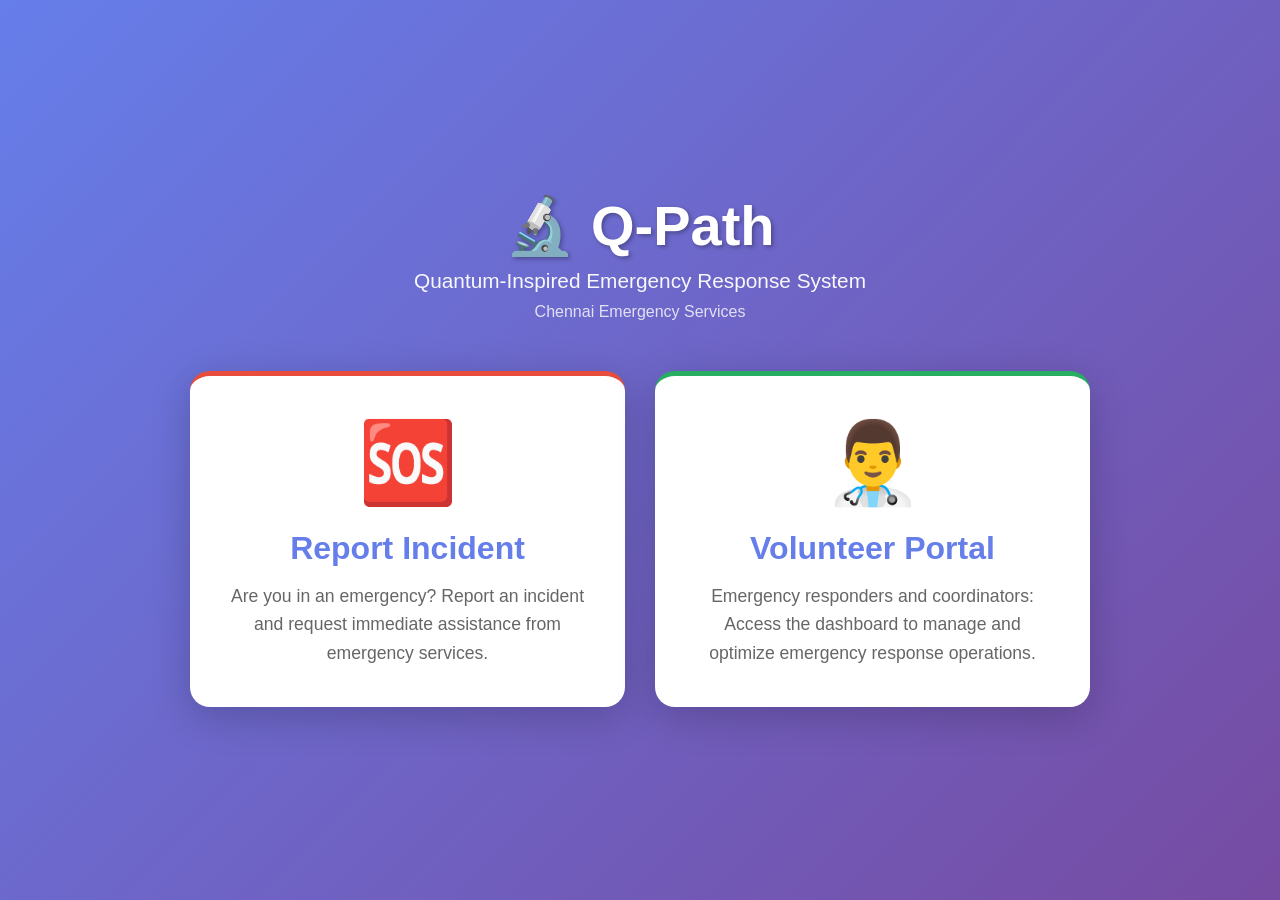
==== static/home.html @ 91c84b3d "Add Caramel AI chatbot integration with Cerebras LLM to incident reporting page" ====
<!DOCTYPE html>
<html lang="en">
<head>
    <meta charset="UTF-8">
    <meta name="viewport" content="width=device-width, initial-scale=1.0">
    <title>Q-Path: Emergency Response Hub</title>
    <style>
        * {
            margin: 0;
            padding: 0;
            box-sizing: border-box;
        }

        body {
            font-family: 'Segoe UI', Tahoma, Geneva, Verdana, sans-serif;
            background: linear-gradient(135deg, #667eea 0%, #764ba2 100%);
            min-height: 100vh;
            display: flex;
            align-items: center;
            justify-content: center;
            padding: 20px;
        }

        .container {
            text-align: center;
            color: white;
            max-width: 900px;
            width: 100%;
        }

        .header {
            margin-bottom: 50px;
        }

        .header h1 {
            font-size: 3.5rem;
            margin-bottom: 10px;
            text-shadow: 2px 2px 4px rgba(0,0,0,0.3);
        }

        .header p {
            font-size: 1.3rem;
            opacity: 0.95;
        }

        .options-container {
            display: grid;
            grid-template-columns: repeat(auto-fit, minmax(350px, 1fr));
            gap: 30px;
            margin-top: 40px;
        }

        .option-card {
            background: white;
            border-radius: 20px;
            padding: 40px;
            box-shadow: 0 10px 40px rgba(0,0,0,0.2);
            transition: transform 0.3s ease, box-shadow 0.3s ease;
            cursor: pointer;
            text-decoration: none;
            color: #333;
        }

        .option-card:hover {
            transform: translateY(-10px);
            box-shadow: 0 15px 50px rgba(0,0,0,0.3);
        }

        .option-icon {
            font-size: 5rem;
            margin-bottom: 20px;
        }

        .option-card h2 {
            font-size: 2rem;
            margin-bottom: 15px;
            color: #667eea;
        }

        .option-card p {
            font-size: 1.1rem;
            color: #666;
            line-height: 1.6;
        }

        .option-card.incident {
            border-top: 5px solid #e74c3c;
        }

        .option-card.volunteer {
            border-top: 5px solid #27ae60;
        }

        @media (max-width: 768px) {
            .header h1 {
                font-size: 2.5rem;
            }
            
            .options-container {
                grid-template-columns: 1fr;
            }
        }
    </style>
</head>
<body>
    <div class="container">
        <div class="header">
            <h1>🔬 Q-Path</h1>
            <p>Quantum-Inspired Emergency Response System</p>
            <p style="font-size: 1rem; margin-top: 10px; opacity: 0.8;">Chennai Emergency Services</p>
        </div>

        <div class="options-container">
            <a href="/incident" class="option-card incident">
                <div class="option-icon">🆘</div>
                <h2>Report Incident</h2>
                <p>Are you in an emergency? Report an incident and request immediate assistance from emergency services.</p>
            </a>

            <a href="/volunteer" class="option-card volunteer">
                <div class="option-icon">👨‍⚕️</div>
                <h2>Volunteer Portal</h2>
                <p>Emergency responders and coordinators: Access the dashboard to manage and optimize emergency response operations.</p>
            </a>
        </div>
    </div>
</body>
</html>
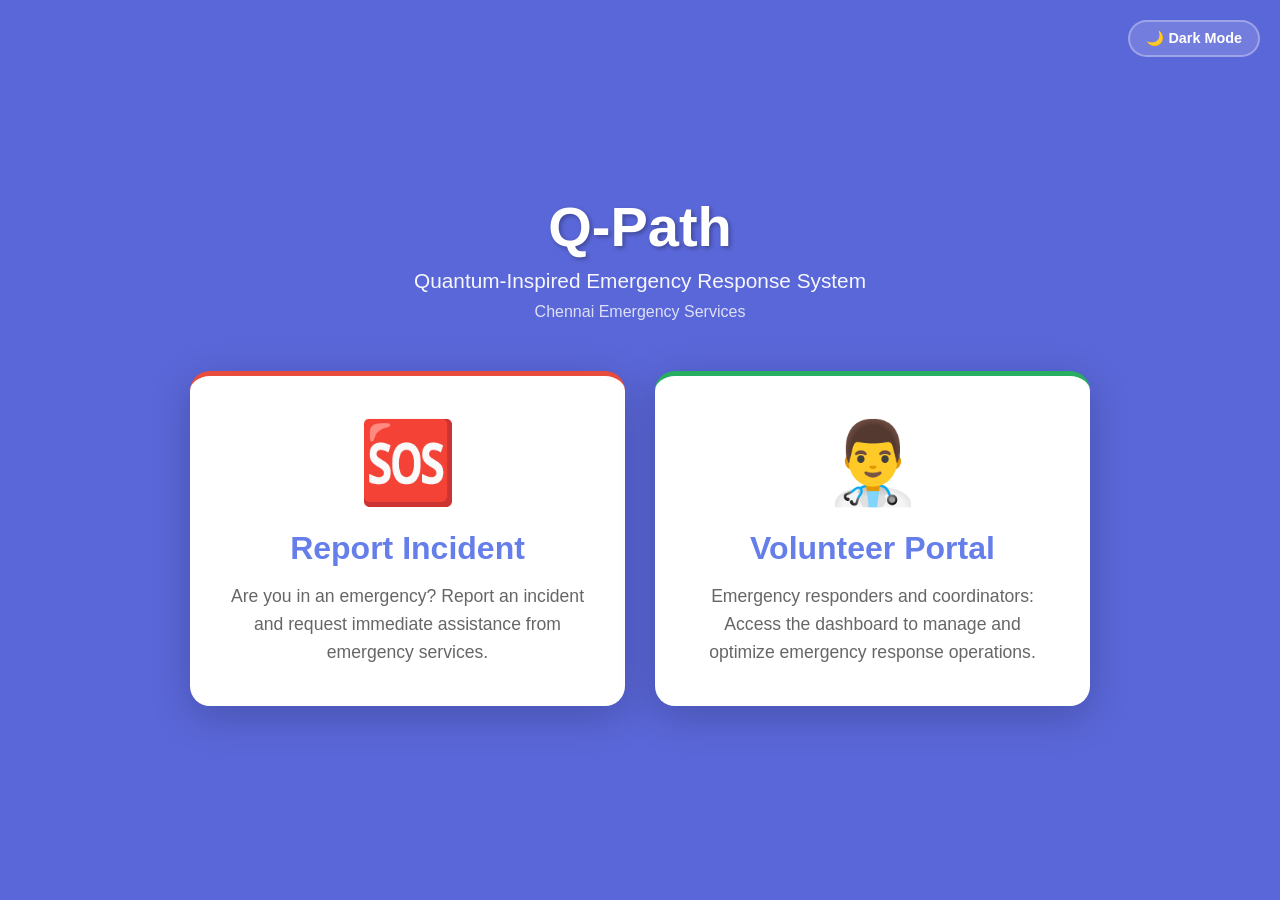
==== commit 521a6cc6: "Complete gradient removal and dark mode implementation across all pages" ====
--- a/static/home.html
+++ b/static/home.html
@@ -13,12 +13,30 @@
 
         body {
             font-family: 'Segoe UI', Tahoma, Geneva, Verdana, sans-serif;
-            background: linear-gradient(135deg, #667eea 0%, #764ba2 100%);
+            background: #5a67d8;
             min-height: 100vh;
             display: flex;
             align-items: center;
             justify-content: center;
             padding: 20px;
+            transition: background 0.3s ease, color 0.3s ease;
+        }
+
+        body.dark-mode {
+            background: #1a1a1a;
+        }
+
+        body.dark-mode .option-card {
+            background: #2d2d2d;
+            color: #e0e0e0;
+        }
+
+        body.dark-mode .option-card h2 {
+            color: #00d9ff;
+        }
+
+        body.dark-mode .option-card p {
+            color: #ccc;
         }
 
         .container {
@@ -105,7 +123,7 @@
 <body>
     <div class="container">
         <div class="header">
-            <h1>🔬 Q-Path</h1>
+            <h1>Q-Path</h1>
             <p>Quantum-Inspired Emergency Response System</p>
             <p style="font-size: 1rem; margin-top: 10px; opacity: 0.8;">Chennai Emergency Services</p>
         </div>
@@ -124,5 +142,22 @@
             </a>
         </div>
     </div>
+
+    <button style="position: fixed; top: 20px; right: 20px; background: rgba(255,255,255,0.15); border: 2px solid rgba(255,255,255,0.3); color: white; padding: 8px 16px; border-radius: 20px; cursor: pointer; font-size: 0.9rem; font-weight: 600; transition: all 0.3s ease;" onclick="toggleDarkMode()">🌙 Dark Mode</button>
+
+    <script>
+        function toggleDarkMode() {
+            document.body.classList.toggle('dark-mode');
+            const isDark = document.body.classList.contains('dark-mode');
+            localStorage.setItem('darkMode', isDark);
+            event.target.textContent = isDark ? '☀️ Light Mode' : '🌙 Dark Mode';
+        }
+
+        // Load dark mode preference
+        if (localStorage.getItem('darkMode') === 'true') {
+            document.body.classList.add('dark-mode');
+            document.querySelector('button').textContent = '☀️ Light Mode';
+        }
+    </script>
 </body>
 </html>
